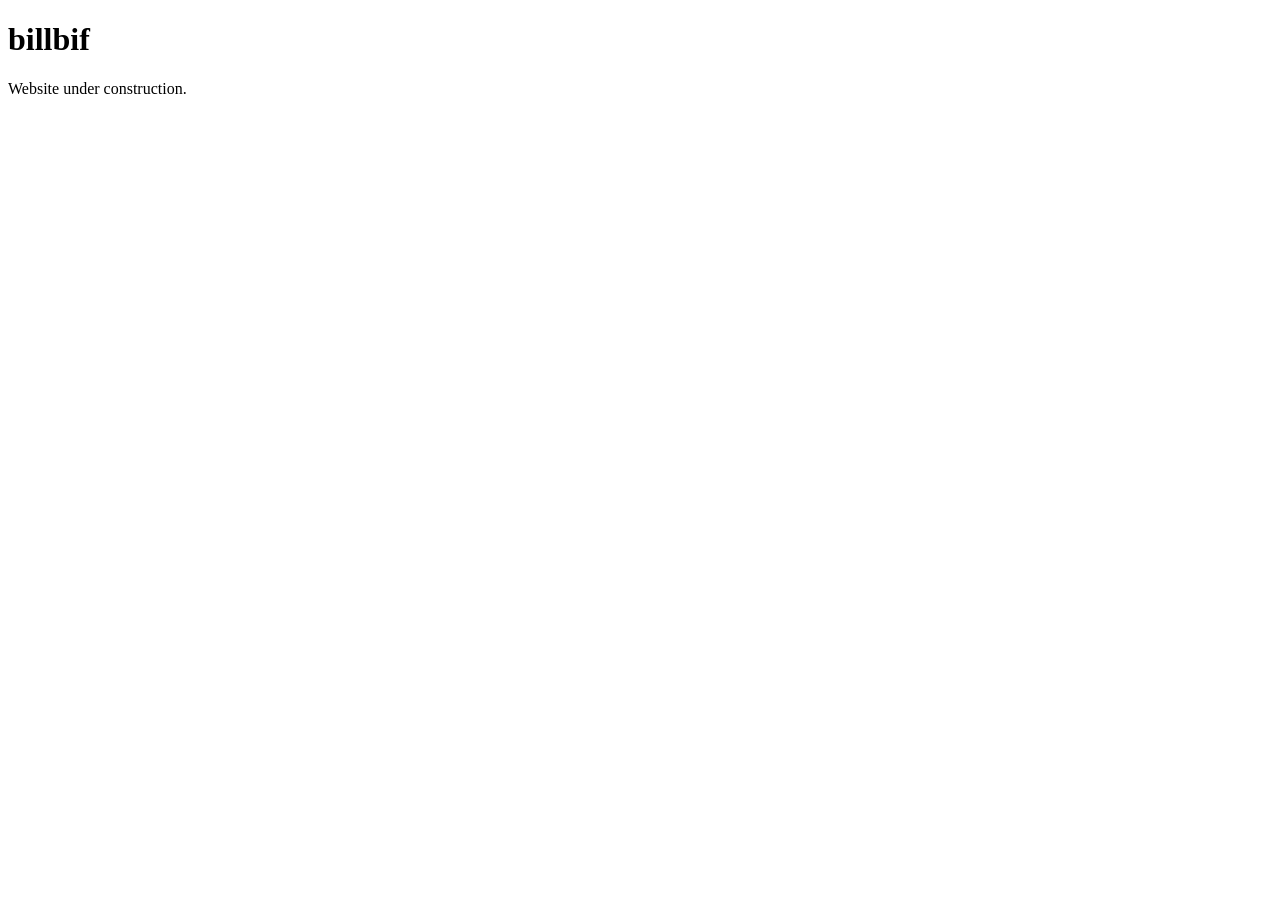
==== index.html @ 6d8cd7fb "Initial site scaffold" ====
<!doctype html>
<html lang="en">
  <head>
    <meta charset="utf-8">
    <meta name="viewport" content="width=device-width, initial-scale=1">
    <title>billbif</title>
  </head>
  <body>
    <main>
      <h1>billbif</h1>
      <p>Website under construction.</p>
    </main>
  </body>
</html>
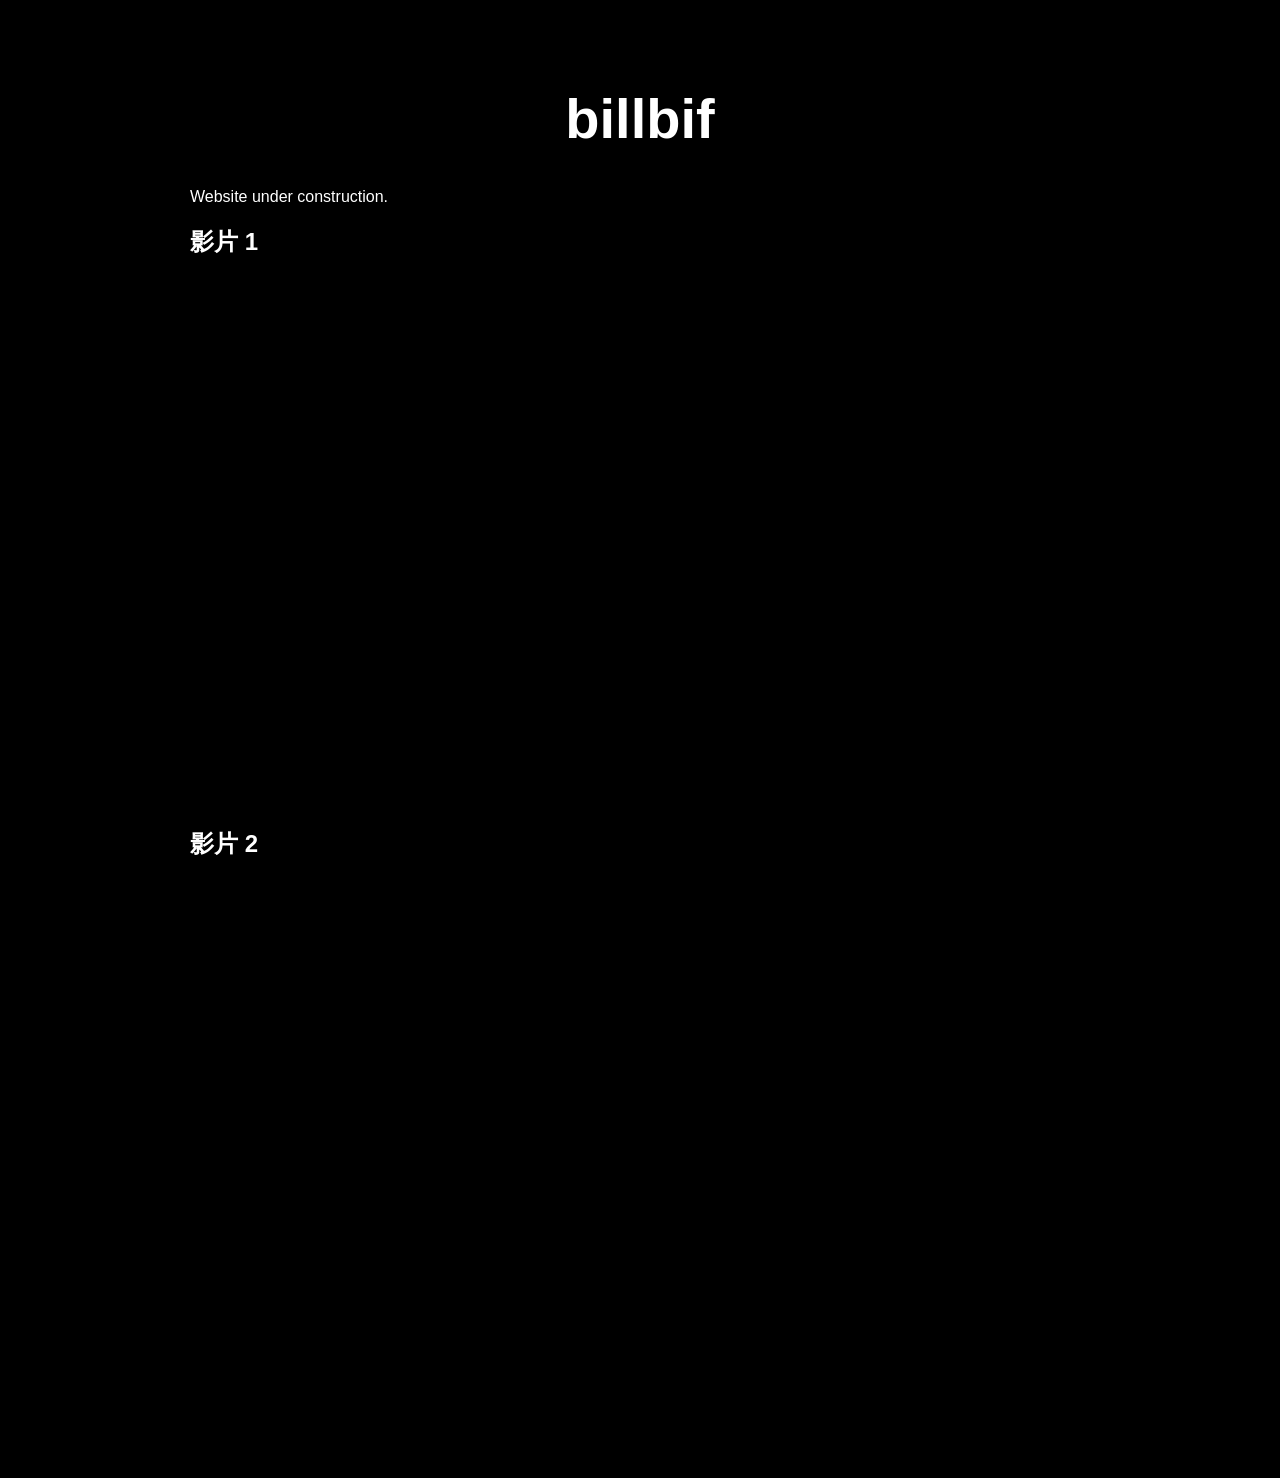
==== commit 6a5dca77: "Add YouTube videos and website styling" ====
--- a/index.html
+++ b/index.html
@@ -4,11 +4,38 @@
     <meta charset="utf-8">
     <meta name="viewport" content="width=device-width, initial-scale=1">
     <title>billbif</title>
+
+    <link rel="stylesheet" href="css/style.css">
   </head>
+
   <body>
     <main>
       <h1>billbif</h1>
       <p>Website under construction.</p>
+
+      <h2>影片 1</h2>
+
+      <div class="youtube-video">
+        <iframe
+          src="https://www.youtube.com/embed/dDK2qQrzE7c"
+          title="YouTube video player"
+          frameborder="0"
+          allow="accelerometer; autoplay; clipboard-write; encrypted-media; gyroscope; picture-in-picture; web-share"
+          allowfullscreen>
+        </iframe>
+      </div>
+
+      <h2>影片 2</h2>
+
+      <div class="youtube-video">
+        <iframe
+          src="https://www.youtube.com/embed/DV2OuLYIjX8"
+          title="YouTube video player"
+          frameborder="0"
+          allow="accelerometer; autoplay; clipboard-write; encrypted-media; gyroscope; picture-in-picture; web-share"
+          allowfullscreen>
+        </iframe>
+      </div>
     </main>
   </body>
-</html>
+</html>
--- a/css/style.css
+++ b/css/style.css
@@ -0,0 +1,28 @@
+body {
+  background-color: black;
+  color: white;
+  font-family: Arial, sans-serif;
+}
+
+main {
+  max-width: 900px;
+  margin: 0 auto;
+  padding: 40px 20px;
+}
+
+h1 {
+  font-size: 56px;
+  text-align: center;
+}
+
+.youtube-video {
+  width: 100%;
+  aspect-ratio: 16 / 9;
+  margin-bottom: 40px;
+}
+
+.youtube-video iframe {
+  width: 100%;
+  height: 100%;
+  border: 0;
+}
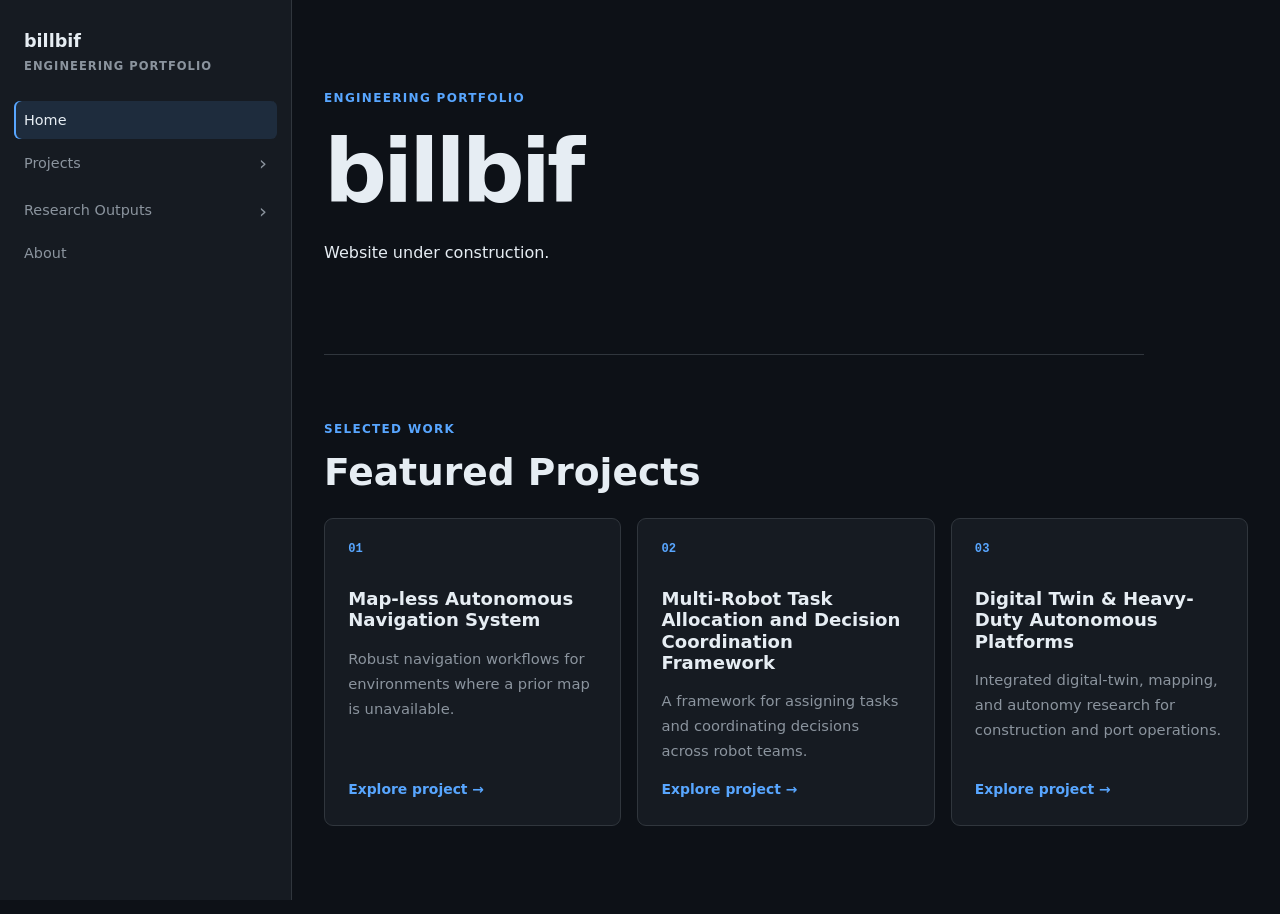
==== commit 9ffb2430: "Redesign portfolio with project sidebar and dark theme" ====
--- a/index.html
+++ b/index.html
@@ -1,41 +1,3 @@
 <!doctype html>
-<html lang="en">
-  <head>
-    <meta charset="utf-8">
-    <meta name="viewport" content="width=device-width, initial-scale=1">
-    <title>billbif</title>
-
-    <link rel="stylesheet" href="css/style.css">
-  </head>
-
-  <body>
-    <main>
-      <h1>billbif</h1>
-      <p>Website under construction.</p>
-
-      <h2>影片 1</h2>
-
-      <div class="youtube-video">
-        <iframe
-          src="https://www.youtube.com/embed/dDK2qQrzE7c"
-          title="YouTube video player"
-          frameborder="0"
-          allow="accelerometer; autoplay; clipboard-write; encrypted-media; gyroscope; picture-in-picture; web-share"
-          allowfullscreen>
-        </iframe>
-      </div>
-
-      <h2>影片 2</h2>
-
-      <div class="youtube-video">
-        <iframe
-          src="https://www.youtube.com/embed/DV2OuLYIjX8"
-          title="YouTube video player"
-          frameborder="0"
-          allow="accelerometer; autoplay; clipboard-write; encrypted-media; gyroscope; picture-in-picture; web-share"
-          allowfullscreen>
-        </iframe>
-      </div>
-    </main>
-  </body>
-</html>+<html lang="en"><head><meta charset="utf-8"><meta name="viewport" content="width=device-width, initial-scale=1"><meta name="description" content="billbif engineering portfolio"><title>billbif | Engineering Portfolio</title><link rel="stylesheet" href="css/style.css"><script src="js/sidebar.js" defer></script></head>
+<body data-page="home"><aside class="sidebar" id="site-sidebar" aria-label="Primary navigation"></aside><div class="page-shell"><button class="menu-toggle" type="button" aria-label="Open navigation" aria-controls="site-sidebar" aria-expanded="false"><span></span><span></span><span></span></button><main class="content"><section class="hero"><p class="eyebrow">Engineering Portfolio</p><h1>billbif</h1><p>Website under construction.</p></section><section><div class="section-heading"><p class="eyebrow">Selected work</p><h2>Featured Projects</h2></div><div class="project-grid"><a class="project-card" href="projects/mapless-navigation.html"><span class="card-index">01</span><h3>Map-less Autonomous Navigation System</h3><p>Robust navigation workflows for environments where a prior map is unavailable.</p><span class="card-link">Explore project →</span></a><a class="project-card" href="projects/multi-robot.html"><span class="card-index">02</span><h3>Multi-Robot Task Allocation and Decision Coordination Framework</h3><p>A framework for assigning tasks and coordinating decisions across robot teams.</p><span class="card-link">Explore project →</span></a><a class="project-card" href="projects/digital-twin-heavy-duty.html"><span class="card-index">03</span><h3>Digital Twin &amp; Heavy-Duty Autonomous Platforms</h3><p>Integrated digital-twin, mapping, and autonomy research for construction and port operations.</p><span class="card-link">Explore project →</span></a></div></section></main></div></body></html>
--- a/css/style.css
+++ b/css/style.css
@@ -1,28 +1 @@
-body {
-  background-color: black;
-  color: white;
-  font-family: Arial, sans-serif;
-}
-
-main {
-  max-width: 900px;
-  margin: 0 auto;
-  padding: 40px 20px;
-}
-
-h1 {
-  font-size: 56px;
-  text-align: center;
-}
-
-.youtube-video {
-  width: 100%;
-  aspect-ratio: 16 / 9;
-  margin-bottom: 40px;
-}
-
-.youtube-video iframe {
-  width: 100%;
-  height: 100%;
-  border: 0;
-}
+:root{--bg:#0d1117;--sidebar:#161b22;--surface:#161b22;--raised:#21262d;--border:#30363d;--text:#e6edf3;--muted:#8b949e;--accent:#58a6ff;--side:292px}*{box-sizing:border-box}html{scroll-behavior:smooth}body{margin:0;min-width:320px;background:var(--bg);color:var(--text);font:16px/1.7 ui-sans-serif,system-ui,sans-serif}a{color:var(--accent)}.sidebar{position:fixed;inset:0 auto 0 0;z-index:20;display:flex;flex-direction:column;width:var(--side);overflow-y:auto;background:var(--sidebar);border-right:1px solid var(--border)}.site-brand{padding:1.7rem 1.5rem 1.2rem;color:var(--text);font-size:1.1rem;font-weight:700;text-decoration:none}.site-brand span{display:block;color:var(--muted);font-size:.72rem;letter-spacing:.09em;text-transform:uppercase}.side-nav{padding:.35rem .85rem 1.5rem}.nav-link,.nav-toggle{display:flex;align-items:center;width:100%;min-height:2.3rem;padding:.42rem .65rem;border:0;border-radius:6px;color:var(--muted);background:none;font:inherit;font-size:.9rem;text-align:left;text-decoration:none;cursor:pointer}.nav-link:hover,.nav-toggle:hover{color:var(--text);background:var(--raised)}.nav-link.is-active,.nav-toggle.is-active{color:var(--text);background:rgba(88,166,255,.12);box-shadow:inset 2px 0 0 var(--accent)}.nav-toggle::after{content:"›";margin-left:auto;font-size:1.25rem;transform:rotate(0);transition:transform .15s}.nav-group[open]>.nav-toggle::after{transform:rotate(90deg)}.nav-group summary{list-style:none}.nav-group summary::-webkit-details-marker{display:none}.nav-children{margin:.1rem 0 .5rem .75rem;padding-left:.7rem;border-left:1px solid var(--border)}.nav-children .nav-link{min-height:2rem;padding-top:.28rem;padding-bottom:.28rem;font-size:.82rem}.project-title{color:var(--text);font-weight:600}.nav-group>.nav-children>.nav-group>.nav-toggle{min-height:auto;color:var(--text);font-size:.82rem;line-height:1.4}.page-shell{min-height:100vh;margin-left:var(--side)}.content{width:min(100% - 4rem,1060px);margin:0 auto;padding:5.5rem 0}.hero{max-width:820px;padding-bottom:4.5rem;border-bottom:1px solid var(--border)}.eyebrow{margin:0 0 .65rem;color:var(--accent);font-size:.75rem;font-weight:700;letter-spacing:.11em;text-transform:uppercase}h1,h2,h3{color:var(--text);line-height:1.18}h1{margin:0;font-size:clamp(2.7rem,7vw,5.5rem);letter-spacing:-.045em}h2{margin:0;font-size:clamp(1.65rem,3vw,2.35rem)}h3{margin:0;font-size:1.13rem}.hero-subtitle{margin:.9rem 0 1.5rem;color:var(--muted);font-size:clamp(1rem,2vw,1.25rem)}.lead{max-width:720px;margin:0;color:#c6d0db;font-size:1.08rem}.section-heading{margin:4rem 0 1.5rem}.project-grid{display:grid;grid-template-columns:repeat(3,minmax(0,1fr));gap:1rem}.project-card{display:flex;flex-direction:column;min-height:300px;padding:1.45rem;color:var(--text);background:var(--surface);border:1px solid var(--border);border-radius:9px;text-decoration:none;transition:border-color .15s,transform .15s}.project-card:hover{border-color:var(--accent);transform:translateY(-2px)}.card-index{margin-bottom:2rem;color:var(--accent);font:700 .76rem ui-monospace,monospace}.project-card p{color:var(--muted);font-size:.92rem}.card-link{margin-top:auto;font-size:.87rem;font-weight:650;color:var(--accent)}.page-header{max-width:930px;margin-bottom:3.75rem;padding-bottom:2.5rem;border-bottom:1px solid var(--border)}.page-header h1{font-size:clamp(2.1rem,5vw,3.7rem)}.page-header .lead{margin-top:1.2rem}.project-section{max-width:930px;margin:0 0 3.5rem;scroll-margin-top:2rem}.project-section h2{margin-bottom:1rem}.project-section p{margin:0 0 1rem;color:#c6d0db}.placeholder{color:var(--muted)!important}.section-surface{padding:1.35rem;background:var(--surface);border:1px solid var(--border);border-radius:9px}.video-grid{display:grid;gap:1.25rem}.video-frame{width:100%;overflow:hidden;aspect-ratio:16/9;background:#000;border:1px solid var(--border);border-radius:8px}.video-frame iframe{display:block;width:100%;height:100%;border:0}.video-label{margin:.75rem 0 0!important;color:var(--muted)!important;font-size:.85rem}.menu-toggle{display:none}@media(max-width:980px){.project-grid{grid-template-columns:1fr}.project-card{min-height:0}.card-index{margin-bottom:1.2rem}}@media(max-width:760px){body.nav-open{overflow:hidden}.sidebar{width:min(86vw,320px);transform:translateX(-102%);transition:transform .2s}body.nav-open .sidebar{transform:translateX(0);box-shadow:16px 0 35px #0006}.page-shell{margin-left:0}.content{width:min(100% - 2.25rem,1060px);padding:5.5rem 0 3rem}.menu-toggle{position:fixed;top:.85rem;left:.85rem;z-index:30;display:grid;gap:4px;width:42px;height:42px;padding:11px;border:1px solid var(--border);border-radius:7px;background:var(--sidebar);cursor:pointer}.menu-toggle span{height:2px;background:var(--text)}.hero{padding-bottom:3rem}.section-heading{margin-top:3rem}}@media(prefers-reduced-motion:reduce){*,*::before,*::after{scroll-behavior:auto!important;transition-duration:.01ms!important}}
